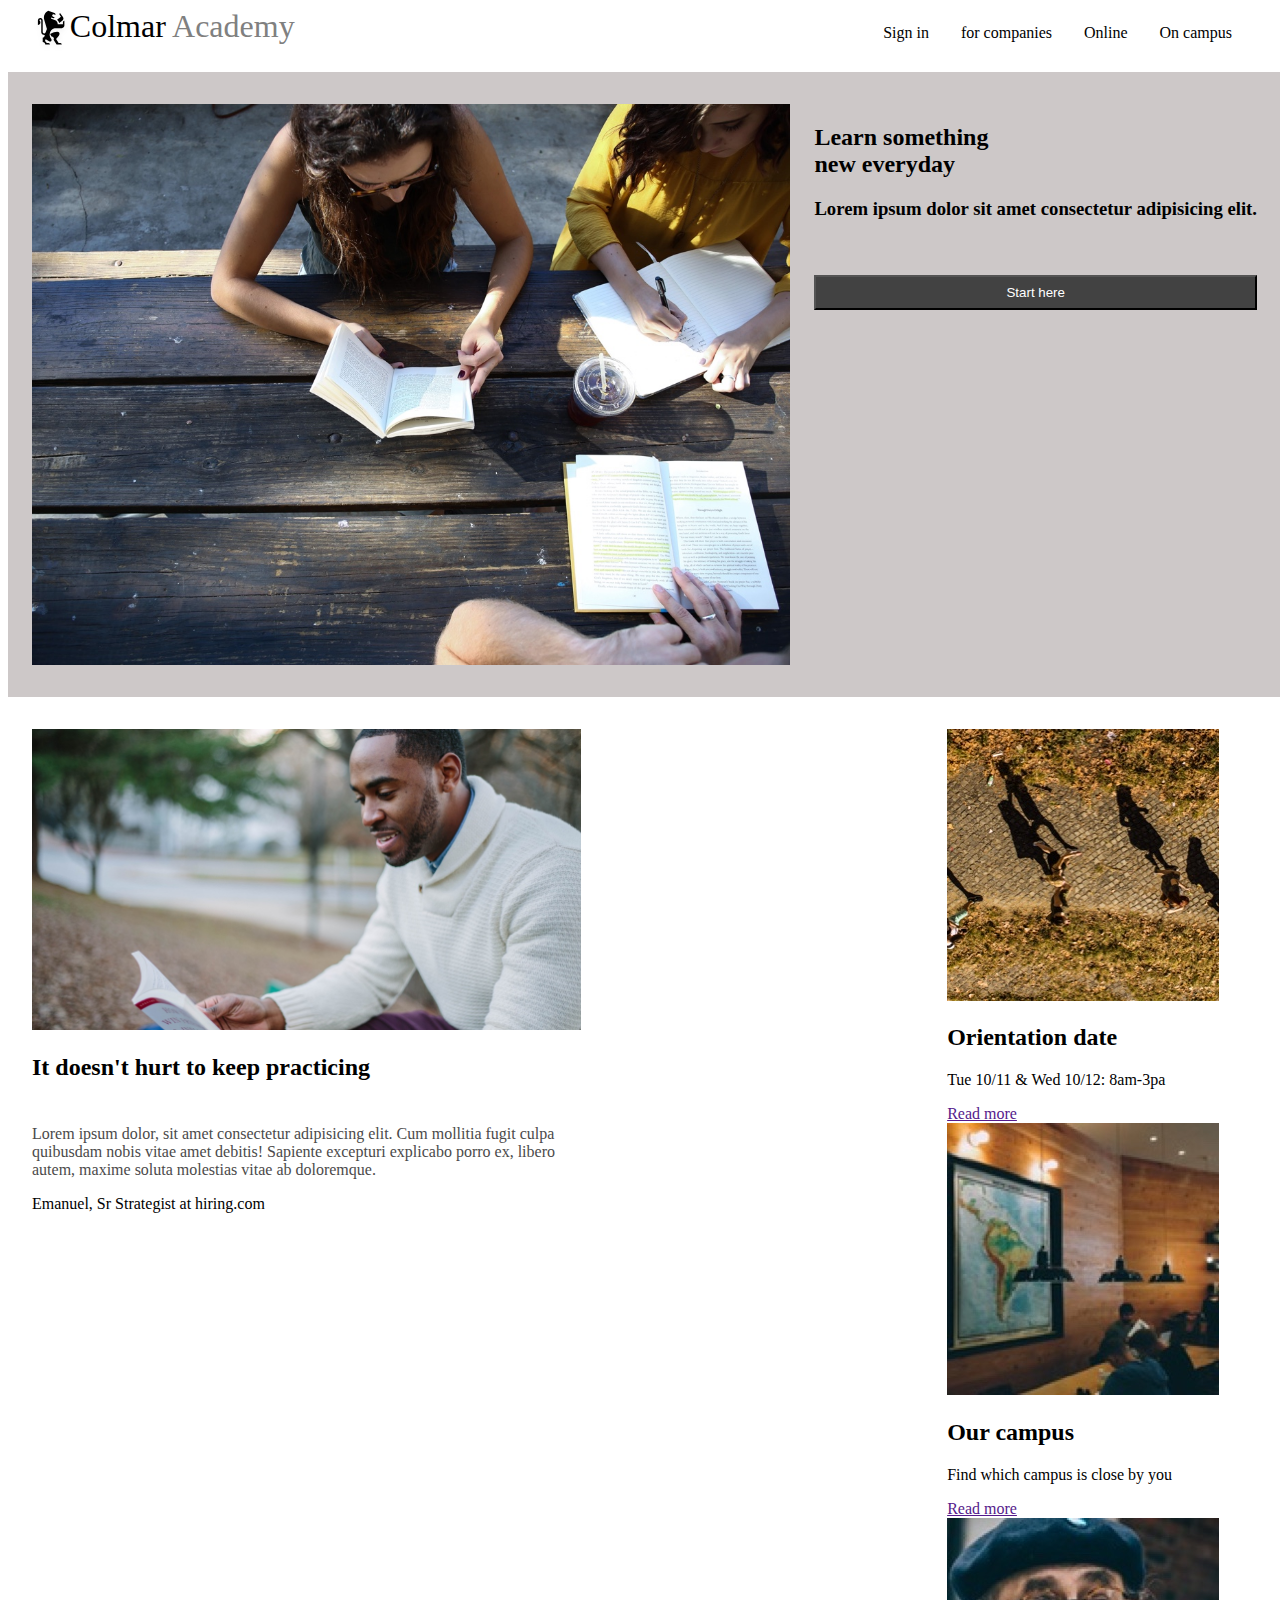
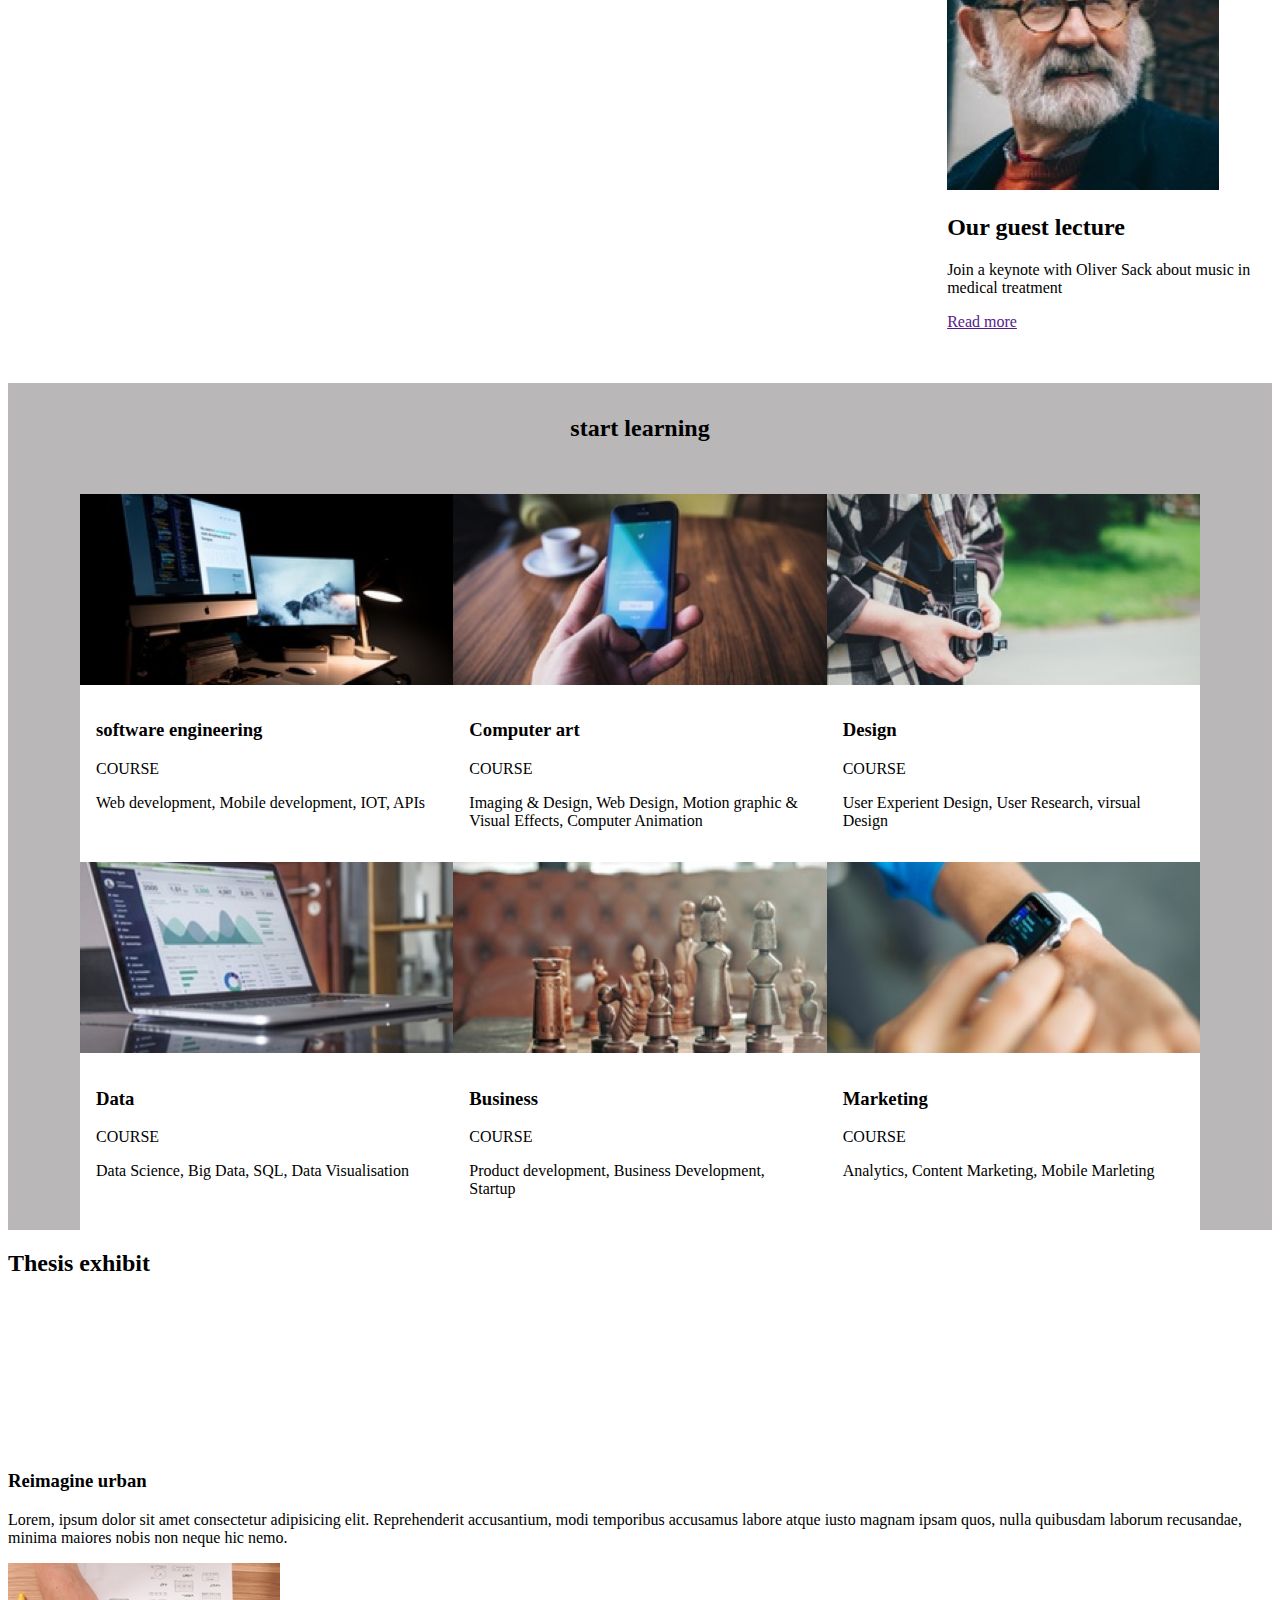
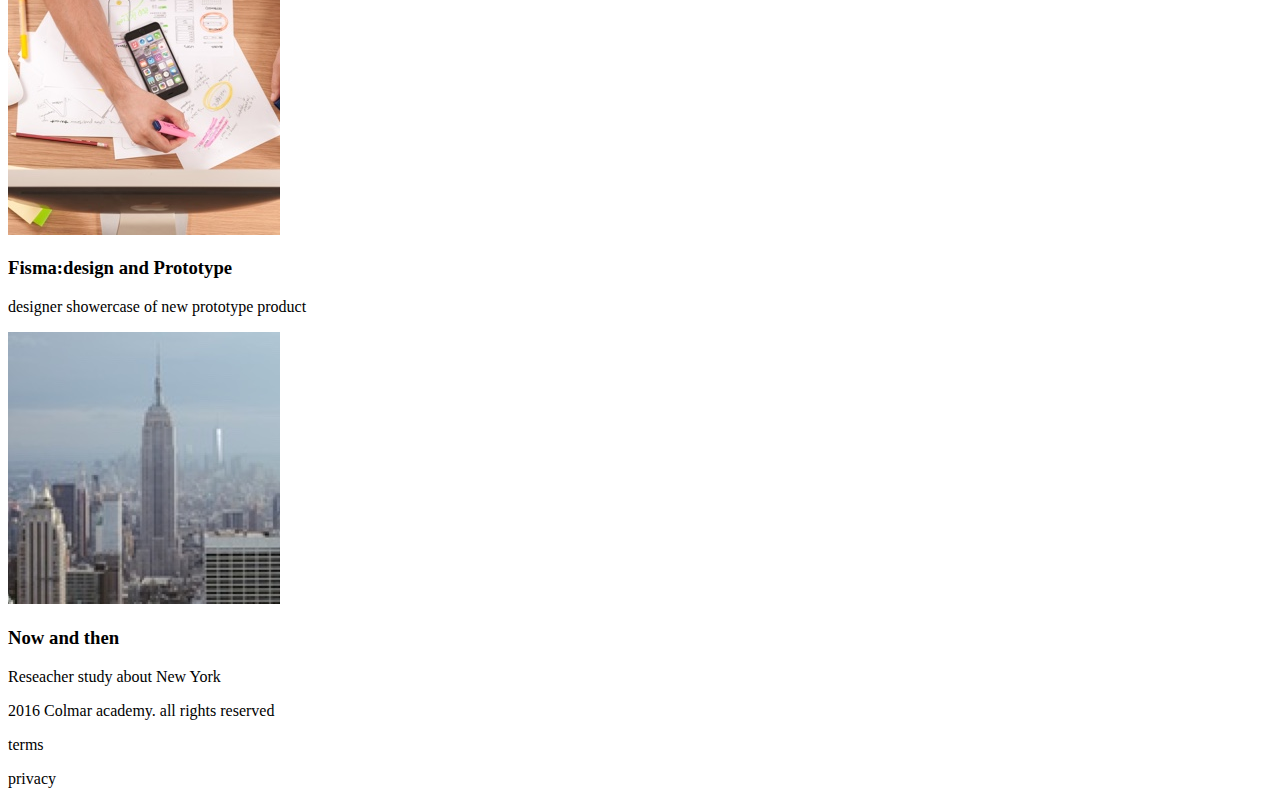
==== index-colmar.html @ 178d6271 "add all files" ====
<!DOCTYPE html>
<html lang="en">
<head>
    <meta charset="UTF-8">
    <meta name="viewport" content="width=device-width, initial-scale=1.0">
    <title>colmar academy</title>
    <link rel="stylesheet" href="style-colmar.css">
</head>
<body>
    <header >
        <nav class="nav-bar-pc">
        <img src="capstone_colmar_assets/images/ic-logo.svg" class="logo-pc" alt="">
        <a href="" class="nav-bar-pc-ca" style="color: black;">Colmar <span style="color: gray;">Academy</span></a>
        <a href="" class="nav-bar-pc-right">On campus</a>
        <a href="" class="nav-bar-pc-right">Online</a>
        <a href="" class="nav-bar-pc-right">for companies</a>
        <a href="" class="nav-bar-pc-right">Sign in</a>
        </nav>        
    </header>

    <div class="hero">
        <img src="capstone_colmar_assets/images/banner.jpg"  class="banner-photo">
        <div>
            <h2 >Learn something <span> <br>new everyday</span></h2>
            <h3>Lorem ipsum dolor sit amet consectetur adipisicing elit.</h3>
            <br>
            <br>
            <button class="button-banner">Start here</button>
        </div>
    </div>

    <div>
        <div class="info">
            <div class="info-main">
                <img src="capstone_colmar_assets/images/information-main.jpg" style="width: 60%;">
            <div style="width: 60%;">
                <h2  style="padding-bottom: 24px;"> It doesn't hurt to keep practicing</h2>
                <p style="color: rgb(75, 74, 74);">Lorem ipsum dolor, sit amet consectetur adipisicing elit. Cum mollitia fugit culpa quibusdam nobis vitae amet debitis! Sapiente excepturi explicabo porro ex, libero autem, maxime soluta molestias vitae ab doloremque.</p>
                <p style="color: black;">Emanuel, Sr Strategist at hiring.com</p>
            </div>
            </div>
        
        
        <div class="info-right">
            <div>
                <img src="capstone_colmar_assets/images/information-orientation.jpg"  class="info-right-pic">  
                <h2>Orientation date</h2>  
                <p>Tue 10/11 & Wed 10/12: 8am-3pa</p>
                <a href="">Read more</a>  
            </div>
           
            <div>
                <img src="capstone_colmar_assets/images/information-campus.jpg"  class="info-right-pic"alt="">  
                <h2>Our campus</h2>  
                <p>Find which campus is close by you</p>
                <a href="">Read more</a>   
            </div>
            <div>
                <img src="capstone_colmar_assets/images/information-guest-lecture.jpg" class="info-right-pic" alt="">  
                <h2>Our guest lecture</h2>  
                <p>Join a keynote with Oliver Sack about music in medical treatment</p>
                <a href="">Read more</a> 
            </div>
            
        </div>
        </div>
    </div>

    <div style="background-color: rgb(185, 183, 183);">
        <h2 style="padding-top: 32px; padding-bottom: 32px; text-align: center; width: 100%;">start learning</h2>
        
        <div class="card-top">
            <div class="card">
                <img src="capstone_colmar_assets/images/course-software.jpg"  class="card-pic">
                <div style="padding: 16px;">
                    <h3>software engineering</h3>
                    <p>COURSE</p>
                    <p>Web development, Mobile development, IOT, APIs</p>
                </div>
            </div>
    
            <div class="card" >
                <img src="capstone_colmar_assets/images/course-computer-art.jpg"  class="card-pic">
                <div style="padding: 16px;">
                    <h3>Computer art</h3>
                    <p>COURSE</p>
                    <p>Imaging & Design, Web Design, Motion graphic & Visual Effects, Computer Animation</p>
                </div>
            </div>
    
            <div  class="card">
                <img src="capstone_colmar_assets/images/course-design.jpg"  class="card-pic">
                <div style="padding: 16px;">
                    <h3>Design</h3>
                    <p>COURSE</p>
                    <p>User Experient Design, User Research, virsual Design</p>
                </div>
            </div>
        </div>

        <div class="card-botttom">
            <div class="card">
                <img src="capstone_colmar_assets/images/course-data.jpg"  class="card-pic">
                <div style="padding: 16px;">
                    <h3>Data</h3>
                    <p>COURSE</p>
                    <p>Data Science, Big Data, SQL, Data Visualisation</p>
                </div>
            </div>
    
            <div  class="card">
                <img src="capstone_colmar_assets/images/course-business.jpg"  class="card-pic">
                <div style="padding: 16px;">
                    <h3>Business</h3>
                    <p>COURSE</p>
                    <p>Product development, Business Development, Startup</p>
                </div>
            </div>
    
            <div class="card">
                <img src="capstone_colmar_assets/images/course-marketing.jpg"  class="card-pic">
                <div style="padding: 16px;">
                    <h3>Marketing</h3>
                    <p>COURSE</p>
                    <p>Analytics, Content Marketing, Mobile Marleting</p>
                </div>
            </div>
        </div>        
    </div>

    <div> 
        <h2>Thesis exhibit</h2>
        <div>
            <video src="capstone_colmar_assets/videos/thesis.mp4"></video>
            <h3>Reimagine urban</h3>
            <p>Lorem, ipsum dolor sit amet consectetur adipisicing elit. Reprehenderit accusantium, modi temporibus accusamus labore atque iusto magnam ipsam quos, nulla quibusdam laborum recusandae, minima maiores nobis non neque hic nemo.</p>
        </div>
        <div>
            <img src="capstone_colmar_assets/images/thesis-fisma.jpg" alt="">
            <h3>Fisma:design and Prototype</h3>
            <p>designer showercase of new prototype product</p>
        </div>
        <div>
            <img src="capstone_colmar_assets/images/thesis-now-and-then.jpg" alt="">
            <h3>Now and then</h3>
            <p>Reseacher study about New York</p>
        </div>
        
    </div>
    <div>
        <p>2016 Colmar academy. all rights reserved</p>
        <p>terms</p>
        <p>privacy</p>
    </div>

    <!-- <div class="information">
        <div class="info-main">
        <img src="capstone_colmar_assets/images/information-main.jpg" class="info-main-pic" alt="">
        <h2  style="padding-bottom: 24px;"> It doesn't hurt to keep practicing</h2>
        <p style="color: rgb(75, 74, 74);">Lorem ipsum dolor, sit amet consectetur adipisicing elit. Cum mollitia fugit culpa quibusdam nobis vitae amet debitis! Sapiente excepturi explicabo porro ex, libero autem, maxime soluta molestias vitae ab doloremque.</p>
        <p style="color: black;">Emanuel, Sr Strategist at hiring.com</p>
        </div>
        
        <div class="info-list">
            <div class="info-list1">
                <img src="capstone_colmar_assets/images/information-orientation.jpg" class="info-list-pic" alt="">  
                <div  class="info-list1-text"> 
                    <h2>Orientation date</h2>  
                    <p>Tue 10/11 & Wed 10/12: 8am-3pa</p>
                    <a href="">Read more</a>   
                </div>
             
            </div>
            <div class="info-list1">
                <img src="capstone_colmar_assets/images/information-campus.jpg" class="info-list-pic" alt="">  
                <div  class="info-list1-text">                <h2>Our campus</h2>  
                    <p>Find which campus is close by you</p>
                    <a href="">Read more</a>    </div>
            </div>
            <div class="info-list1">
                <img src="capstone_colmar_assets/images/information-guest-lecture.jpg" class="info-list-pic" alt="">  
                <div class="info-list1-text">
                    <h2>Our guest lecture</h2>  
                <p>Join a keynote with Oliver Sack about music in medical treatment</p>
                <a href="">Read more</a>   
                </div> 
            </div>
        </div>
      
    </div> -->
</body>
</html>
---- style-colmar.css ----
/* navbar section */
.nav-bar-pc{
    height: 64px;
    padding-left: 24px;
    padding-right: 24px;
}
.nav-bar-pc a{
    text-decoration: none;
    float: right;
}
 .nav-bar-pc-right{
    padding: 16px;
    color: black;
    float: left;

}
.nav-bar-pc .nav-bar-pc-ca{
    font-size: 32px;
    float: left;
}
.logo-pc{
    height:70%;
    float: left;
}


/* Hero section */

.hero{
    background-color: rgb(205, 200, 200);
    padding-left: 24px;
    padding-top: 32px;
    padding-bottom: 32px;
    padding-right: 24px;
    display: flex;
    width: 100%;


}
.banner-photo{
    width: 60%;
    padding-right: 24px;
}

.button-banner{
    text-align: center;
    background-color: rgb(66, 66, 66);
    color: white;
    padding-top: 8px;
    padding-bottom: 8px;
    width: 100%;
}
.info{
    padding-top: 32px;
    padding-left: 24px;
    padding-bottom: 32px;
    display: flex;
}
.info-right{
    width: 40%;
}
.info-right-pic{
    height: auto;
}

/* course section */
.card{
    background-color: white; 
    width: 40%;
    
}
.card-pic{
    height: auto; 
    display: block; 
    object-fit: cover;
     width: 100%;
}
.card-top{
    display: flex;
    padding-left: 72px; 
    padding-right: 72px;
}

.card-botttom{
    display: flex;
    padding-left: 72px; 
    padding-right: 72px;
}
/* info section */

/* .information{
    padding-top: 32px;
    padding-bottom: 32px;
    padding-left: 24px;
    display: flex;
}
.info-main{
    padding-right: 24px;
}
.info-main-pic{
    width: 60%;
    padding-bottom: 32px;

}
.info-list-pic{
    height: auto;
    width: 35%;
}
.info-list1{
    display: flex;
    width: 65%;
    padding-top: 16px;
    padding-left: 16px;
} */
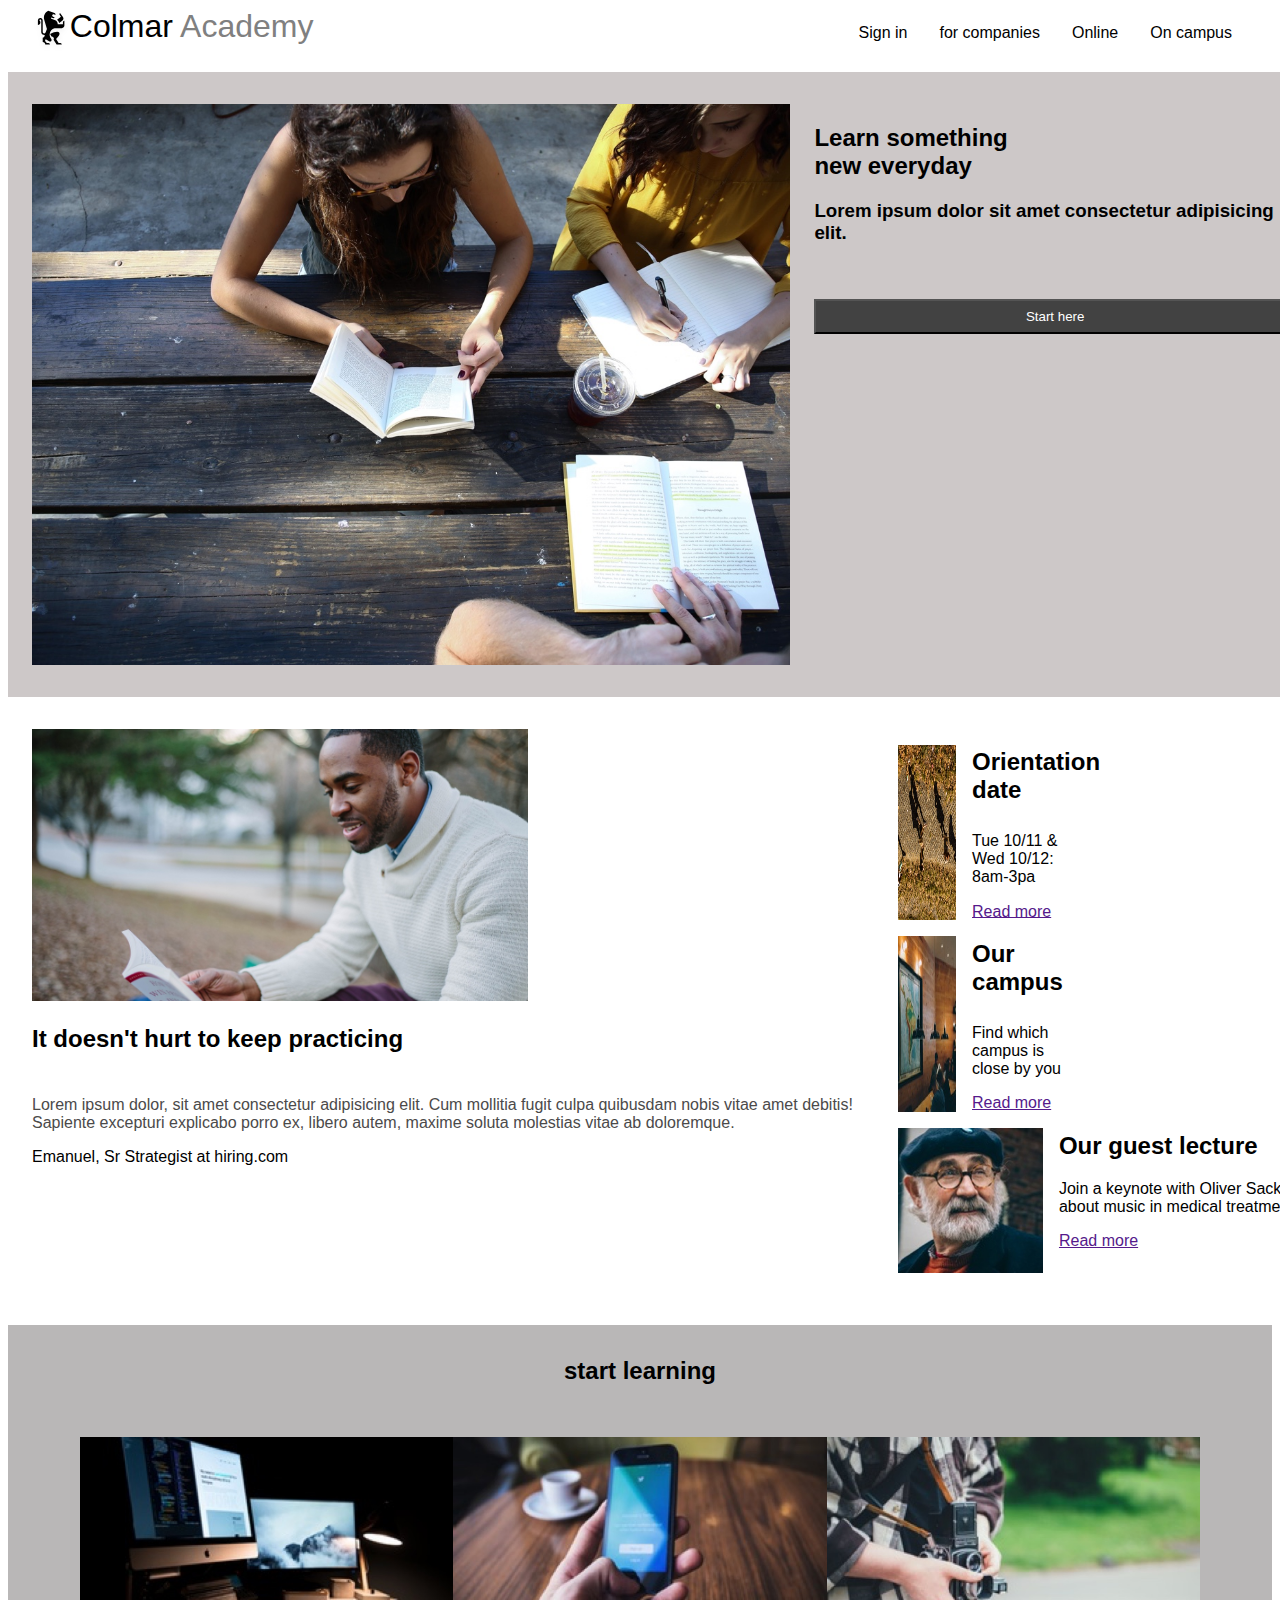
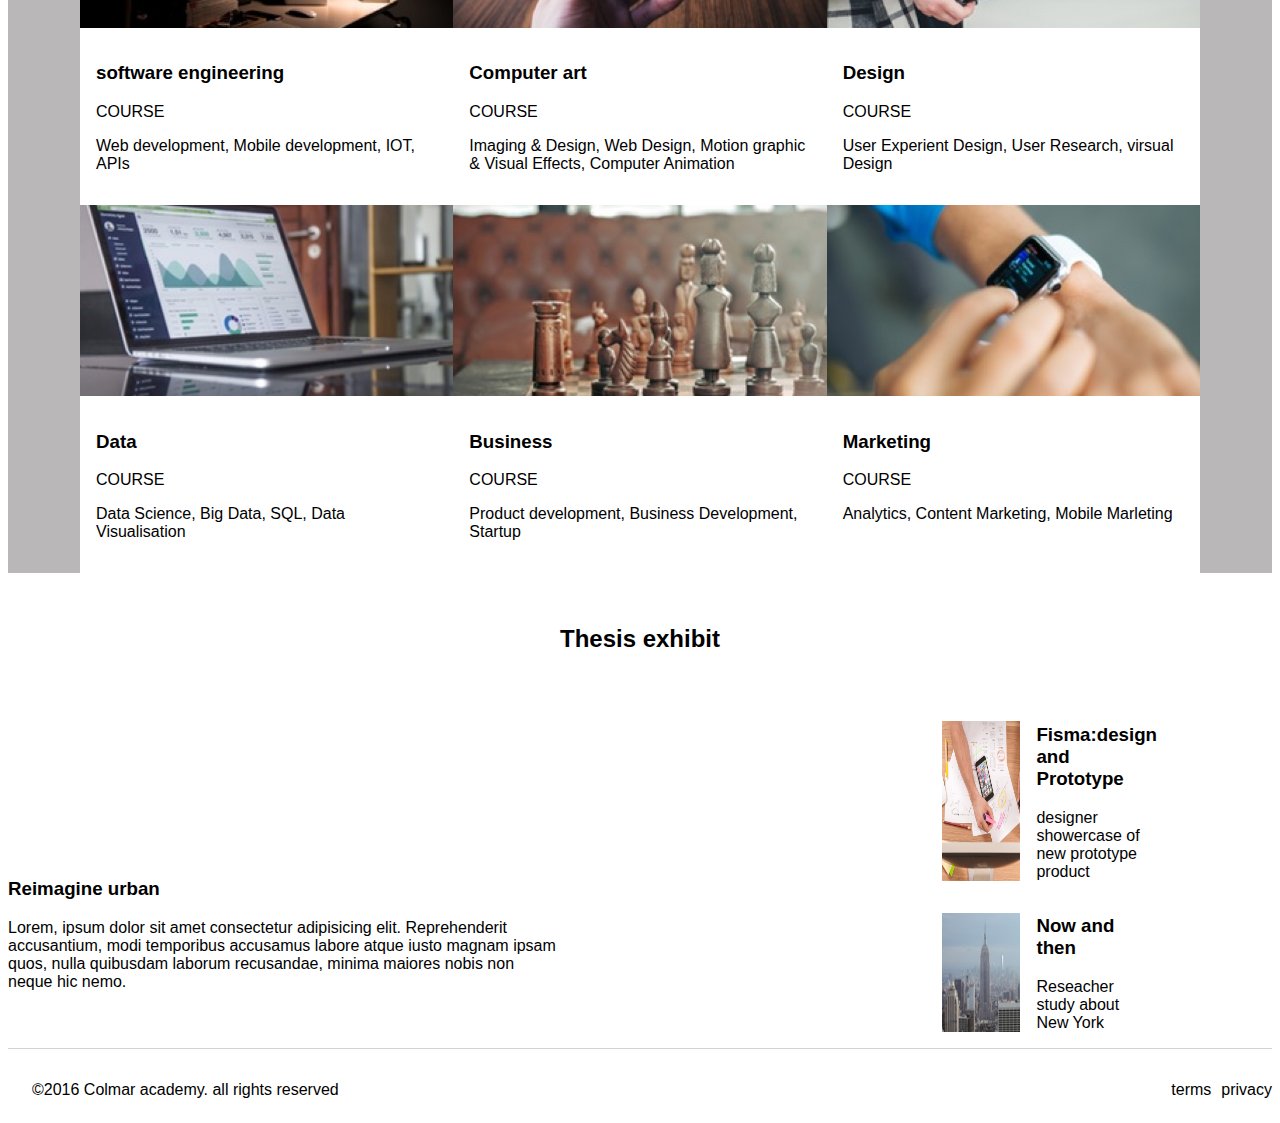
==== commit 52cba3bf: "add and edit more html and css" ====
--- a/index-colmar.html
+++ b/index-colmar.html
@@ -17,7 +17,7 @@
         <a href="" class="nav-bar-pc-right">Sign in</a>
         </nav>        
     </header>
-
+<!-- ---------------------------------------------------------- -->
     <div class="hero">
         <img src="capstone_colmar_assets/images/banner.jpg"  class="banner-photo">
         <div>
@@ -28,44 +28,53 @@
             <button class="button-banner">Start here</button>
         </div>
     </div>
-
+<!-- -------------------------------------------------- -->
     <div>
         <div class="info">
-            <div class="info-main">
+            <section class="info-main">
                 <img src="capstone_colmar_assets/images/information-main.jpg" style="width: 60%;">
-            <div style="width: 60%;">
+            <div>
                 <h2  style="padding-bottom: 24px;"> It doesn't hurt to keep practicing</h2>
                 <p style="color: rgb(75, 74, 74);">Lorem ipsum dolor, sit amet consectetur adipisicing elit. Cum mollitia fugit culpa quibusdam nobis vitae amet debitis! Sapiente excepturi explicabo porro ex, libero autem, maxime soluta molestias vitae ab doloremque.</p>
                 <p style="color: black;">Emanuel, Sr Strategist at hiring.com</p>
             </div>
-            </div>
-        
-        
-        <div class="info-right">
+            </section>
             <div>
-                <img src="capstone_colmar_assets/images/information-orientation.jpg"  class="info-right-pic">  
-                <h2>Orientation date</h2>  
-                <p>Tue 10/11 & Wed 10/12: 8am-3pa</p>
-                <a href="">Read more</a>  
-            </div>
-           
-            <div>
-                <img src="capstone_colmar_assets/images/information-campus.jpg"  class="info-right-pic"alt="">  
-                <h2>Our campus</h2>  
-                <p>Find which campus is close by you</p>
-                <a href="">Read more</a>   
-            </div>
-            <div>
-                <img src="capstone_colmar_assets/images/information-guest-lecture.jpg" class="info-right-pic" alt="">  
-                <h2>Our guest lecture</h2>  
-                <p>Join a keynote with Oliver Sack about music in medical treatment</p>
-                <a href="">Read more</a> 
+                <div class="card-info">
+                    <div style="display: flex;">
+                        <img src="capstone_colmar_assets/images/information-orientation.jpg"  class="info-right-pic">
+                        <div class="card-info-p">
+                        <h2>Orientation date</h2>  
+                        <p>Tue 10/11 & Wed 10/12: 8am-3pa</p>
+                        <a href="">Read more</a>  
+                        </div>     
+                    </div>
+                    </div>
+                       <div class="card-info">
+                        <div style="display: flex;">
+                            <img src="capstone_colmar_assets/images/information-campus.jpg"  class="info-right-pic"alt="">  
+                            <div class="card-info-p">
+                            <h2>Our campus</h2>  
+                            <p>Find which campus is close by you</p>
+                            <a href="">Read more</a> 
+                            </div>
+                        </div>
+                        </div>
+                            <!-- <div class="card-info"> -->
+                                <div style="display: flex;">
+                                    <img src="capstone_colmar_assets/images/information-guest-lecture.jpg" class="info-right-pic" alt="">  
+                                    <div class="card-info-p">
+                                    <h2>Our guest lecture</h2>  
+                                    <p>Join a keynote with Oliver Sack about music in medical treatment</p>
+                                    <a href="">Read more</a> 
+                                    </div>
+                                <!-- </div> -->
+                                </div>
             </div>
             
         </div>
-        </div>
     </div>
-
+<!-- -------------------------------------------------- -->
     <div style="background-color: rgb(185, 183, 183);">
         <h2 style="padding-top: 32px; padding-bottom: 32px; text-align: center; width: 100%;">start learning</h2>
         
@@ -127,66 +136,52 @@
             </div>
         </div>        
     </div>
-
+<!-- ---------------------------------------------------- -->
     <div> 
-        <h2>Thesis exhibit</h2>
+        <h2  style="padding-top: 32px; padding-bottom: 32px; text-align: center; width: 100%;">Thesis exhibit</h2>
+        <div style="display: flex; width: 100%;">
+            <div>
+                <video src="capstone_colmar_assets/videos/thesis.mp4" style="width: 60%;"></video>
+                <div style="width: 60%;">
+                <h3>Reimagine urban</h3>
+                <p>Lorem, ipsum dolor sit amet consectetur adipisicing elit. Reprehenderit accusantium, modi temporibus accusamus labore atque iusto magnam ipsam quos, nulla quibusdam laborum recusandae, minima maiores nobis non neque hic nemo.</p>
+                </div>
+                
+            </div>
+            <div>
+                <div class="thesis-card">
+                    <div style="display: flex;">
+                        <img src="capstone_colmar_assets/images/thesis-fisma.jpg" alt="">
+                        <div  class="thesis-card-p">
+                        <h3>Fisma:design and Prototype</h3>
+                        <p>designer showercase of new prototype product</p>
+                        </div>
+                    </div>     
+                </div>
+                <div class="thesis-card">
+                    <div style="display: flex;">
+                        <img src="capstone_colmar_assets/images/thesis-now-and-then.jpg" alt="">
+                        <div class="thesis-card-p">
+                        <h3>Now and then</h3>
+                        <p>Reseacher study about New York</p>
+                        </div> 
+                    </div>
+                </div>
+            </div>
+           
+        </div>       
+    </div>
+   
+<!-- --------------------------------------------------- -->
+    <div>
+        <footer>
+        <p> ©2016 Colmar academy. all rights reserved</p>
         <div>
-            <video src="capstone_colmar_assets/videos/thesis.mp4"></video>
-            <h3>Reimagine urban</h3>
-            <p>Lorem, ipsum dolor sit amet consectetur adipisicing elit. Reprehenderit accusantium, modi temporibus accusamus labore atque iusto magnam ipsam quos, nulla quibusdam laborum recusandae, minima maiores nobis non neque hic nemo.</p>
-        </div>
-        <div>
-            <img src="capstone_colmar_assets/images/thesis-fisma.jpg" alt="">
-            <h3>Fisma:design and Prototype</h3>
-            <p>designer showercase of new prototype product</p>
-        </div>
-        <div>
-            <img src="capstone_colmar_assets/images/thesis-now-and-then.jpg" alt="">
-            <h3>Now and then</h3>
-            <p>Reseacher study about New York</p>
-        </div>
-        
-    </div>
-    <div>
-        <p>2016 Colmar academy. all rights reserved</p>
-        <p>terms</p>
-        <p>privacy</p>
-    </div>
-
-    <!-- <div class="information">
-        <div class="info-main">
-        <img src="capstone_colmar_assets/images/information-main.jpg" class="info-main-pic" alt="">
-        <h2  style="padding-bottom: 24px;"> It doesn't hurt to keep practicing</h2>
-        <p style="color: rgb(75, 74, 74);">Lorem ipsum dolor, sit amet consectetur adipisicing elit. Cum mollitia fugit culpa quibusdam nobis vitae amet debitis! Sapiente excepturi explicabo porro ex, libero autem, maxime soluta molestias vitae ab doloremque.</p>
-        <p style="color: black;">Emanuel, Sr Strategist at hiring.com</p>
-        </div>
-        
-        <div class="info-list">
-            <div class="info-list1">
-                <img src="capstone_colmar_assets/images/information-orientation.jpg" class="info-list-pic" alt="">  
-                <div  class="info-list1-text"> 
-                    <h2>Orientation date</h2>  
-                    <p>Tue 10/11 & Wed 10/12: 8am-3pa</p>
-                    <a href="">Read more</a>   
-                </div>
-             
-            </div>
-            <div class="info-list1">
-                <img src="capstone_colmar_assets/images/information-campus.jpg" class="info-list-pic" alt="">  
-                <div  class="info-list1-text">                <h2>Our campus</h2>  
-                    <p>Find which campus is close by you</p>
-                    <a href="">Read more</a>    </div>
-            </div>
-            <div class="info-list1">
-                <img src="capstone_colmar_assets/images/information-guest-lecture.jpg" class="info-list-pic" alt="">  
-                <div class="info-list1-text">
-                    <h2>Our guest lecture</h2>  
-                <p>Join a keynote with Oliver Sack about music in medical treatment</p>
-                <a href="">Read more</a>   
-                </div> 
-            </div>
+            <p style="float: right; ">privacy</p>
+        <p style="float: right; padding-right: 10px;">terms</p>
         </div>
       
-    </div> -->
+        </footer>
+    </div>
 </body>
 </html>--- a/style-colmar.css
+++ b/style-colmar.css
@@ -1,3 +1,8 @@
+*{
+    font-family: 'Borel', cursive;
+    font-family: 'Nunito Sans', sans-serif;
+    font-family: 'Prompt', sans-serif;
+}
 /* navbar section */
 .nav-bar-pc{
     height: 64px;
@@ -50,18 +55,7 @@
     padding-bottom: 8px;
     width: 100%;
 }
-.info{
-    padding-top: 32px;
-    padding-left: 24px;
-    padding-bottom: 32px;
-    display: flex;
-}
-.info-right{
-    width: 40%;
-}
-.info-right-pic{
-    height: auto;
-}
+
 
 /* course section */
 .card{
@@ -86,29 +80,68 @@
     padding-left: 72px; 
     padding-right: 72px;
 }
+
+/* thisis section */
+.thesis-card :hover{
+    background-color: rgb(169, 169, 170);
+}
+.thesis-card{
+    display: flex;
+    width: 65%;
+}
+.thesis-card img{
+    height: auto;
+    width: 35%;
+    padding-right: 16px;
+    padding-left: 16px;
+    padding-top: 16px;
+    padding-bottom: 16px;
+}
+.thesis-card-p{
+    width: 65%;
+}
+
 /* info section */
+.card-info{
+    width: 40%;
+    display:flex;
 
-/* .information{
+}
+.card-info :hover{
+    background-color: rgb(169, 169, 170);
+}
+.info-right-pic{
+    height: auto;
+    width: 35%;
+    padding-left: 16px;
+    padding-top: 16px;
+    padding-right: 16px;
+}
+.card-info-p{
+    width: 65%;
+}
+.card-info a{
+    padding-top: 8%;
+}
+.card-info p{
+    padding-top: 8px;
+}
+.info{
     padding-top: 32px;
+    padding-left: 24px;
     padding-bottom: 32px;
-    padding-left: 24px;
+    width: 100%;
     display: flex;
 }
 .info-main{
     padding-right: 24px;
 }
-.info-main-pic{
-    width: 60%;
-    padding-bottom: 32px;
-
-}
-.info-list-pic{
-    height: auto;
-    width: 35%;
-}
-.info-list1{
+/* footer */
+footer{
+    padding-top: 16px;
+    padding-left: 24px;
+    border-top:1px solid;
+    border-color: lightgray;
     display: flex;
-    width: 65%;
-    padding-top: 16px;
-    padding-left: 16px;
-} */+    justify-content: space-between;
+}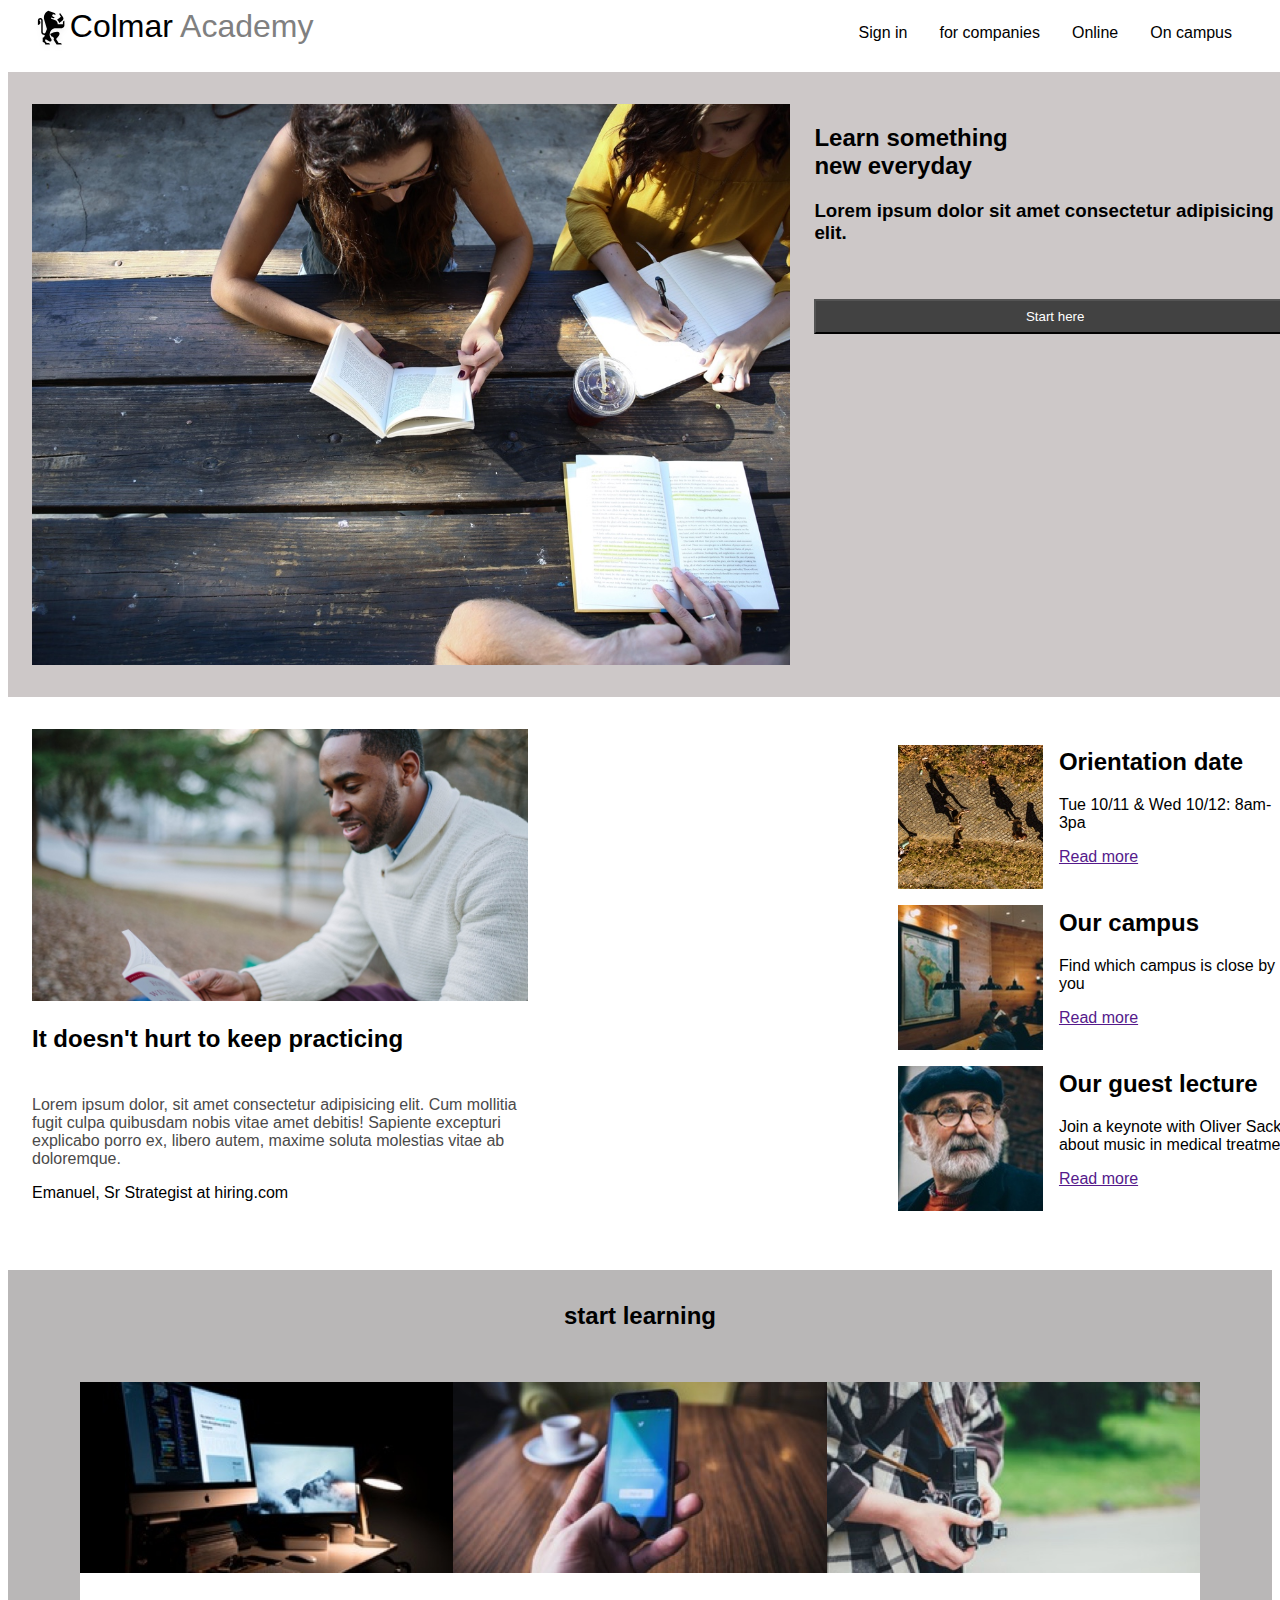
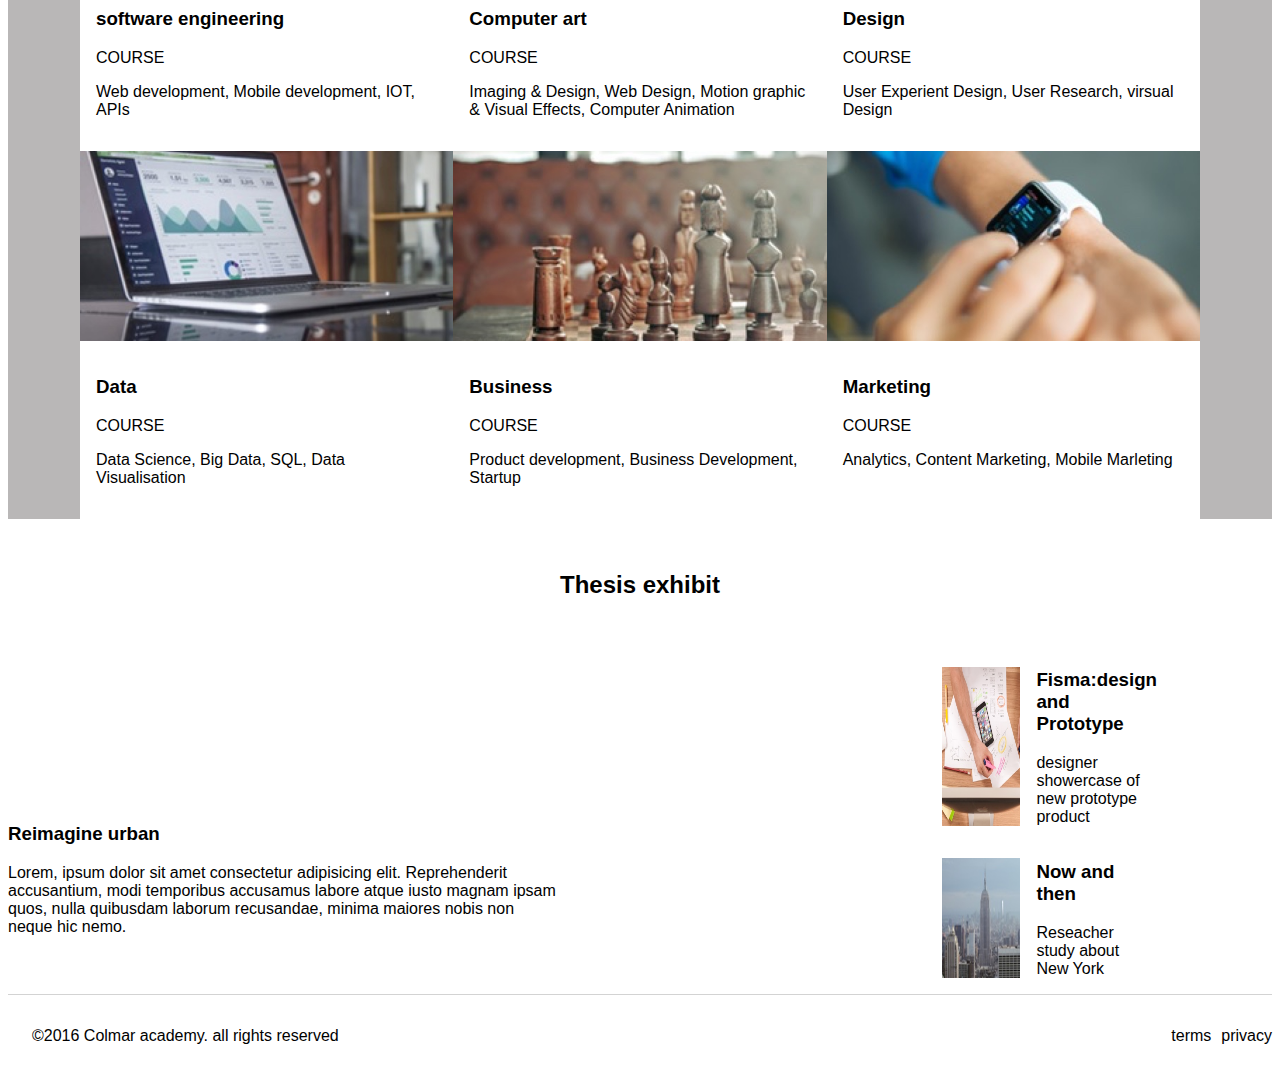
==== commit 01bc7309: "edit more /not finish yet" ====
--- a/index-colmar.html
+++ b/index-colmar.html
@@ -31,16 +31,15 @@
 <!-- -------------------------------------------------- -->
     <div>
         <div class="info">
-            <section class="info-main">
-                <img src="capstone_colmar_assets/images/information-main.jpg" style="width: 60%;">
-            <div>
+            <div class="info-main">
+                <img src="capstone_colmar_assets/images/information-main.jpg" style="width: 60%; padding-right: 24px;">
+                <div style="width: 60%;">
                 <h2  style="padding-bottom: 24px;"> It doesn't hurt to keep practicing</h2>
                 <p style="color: rgb(75, 74, 74);">Lorem ipsum dolor, sit amet consectetur adipisicing elit. Cum mollitia fugit culpa quibusdam nobis vitae amet debitis! Sapiente excepturi explicabo porro ex, libero autem, maxime soluta molestias vitae ab doloremque.</p>
                 <p style="color: black;">Emanuel, Sr Strategist at hiring.com</p>
+                </div>
             </div>
-            </section>
-            <div>
-                <div class="card-info">
+            <div class="card-right-side">
                     <div style="display: flex;">
                         <img src="capstone_colmar_assets/images/information-orientation.jpg"  class="info-right-pic">
                         <div class="card-info-p">
@@ -49,8 +48,6 @@
                         <a href="">Read more</a>  
                         </div>     
                     </div>
-                    </div>
-                       <div class="card-info">
                         <div style="display: flex;">
                             <img src="capstone_colmar_assets/images/information-campus.jpg"  class="info-right-pic"alt="">  
                             <div class="card-info-p">
@@ -59,8 +56,7 @@
                             <a href="">Read more</a> 
                             </div>
                         </div>
-                        </div>
-                            <!-- <div class="card-info"> -->
+                       
                                 <div style="display: flex;">
                                     <img src="capstone_colmar_assets/images/information-guest-lecture.jpg" class="info-right-pic" alt="">  
                                     <div class="card-info-p">
@@ -68,9 +64,8 @@
                                     <p>Join a keynote with Oliver Sack about music in medical treatment</p>
                                     <a href="">Read more</a> 
                                     </div>
-                                <!-- </div> -->
                                 </div>
-            </div>
+                            
             
         </div>
     </div>
--- a/style-colmar.css
+++ b/style-colmar.css
@@ -107,8 +107,8 @@
     display:flex;
 
 }
-.card-info :hover{
-    background-color: rgb(169, 169, 170);
+.card-right-side :hover{
+    background-color: rgb(168, 166, 166);
 }
 .info-right-pic{
     height: auto;
